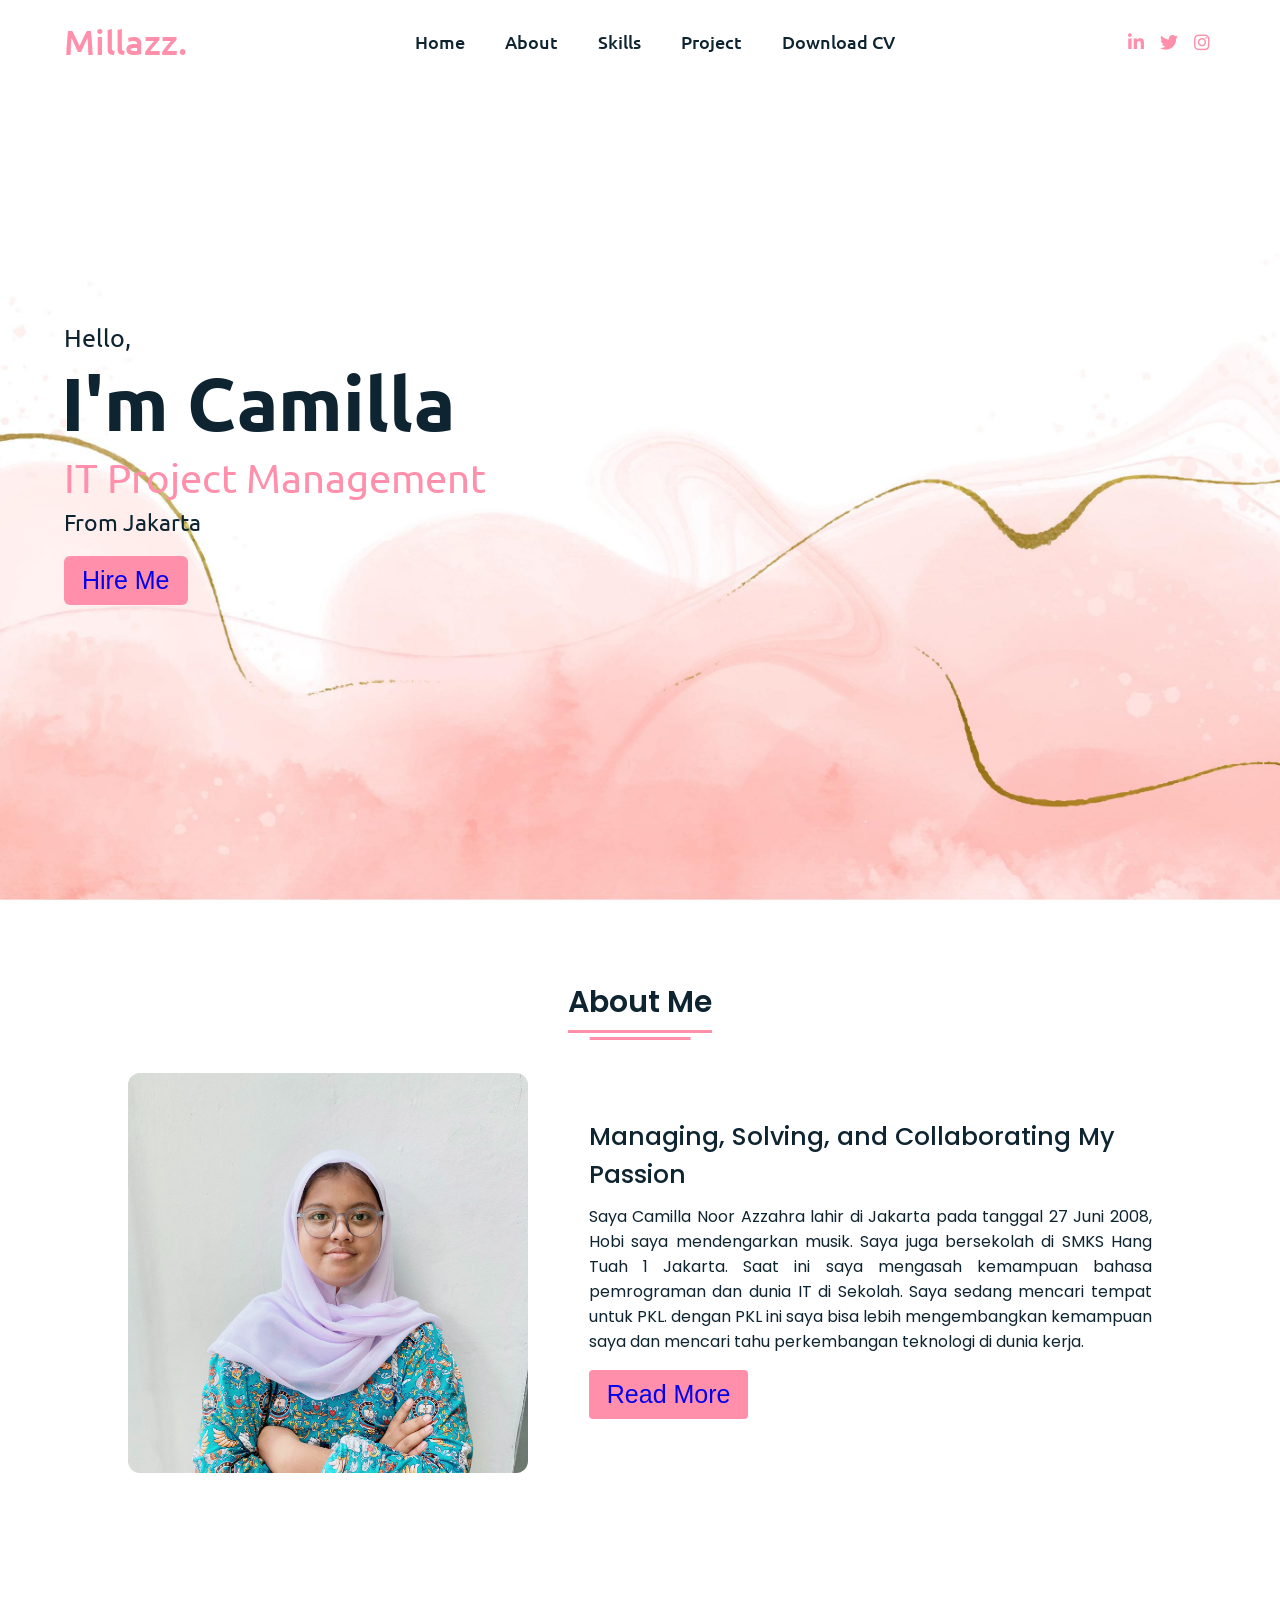
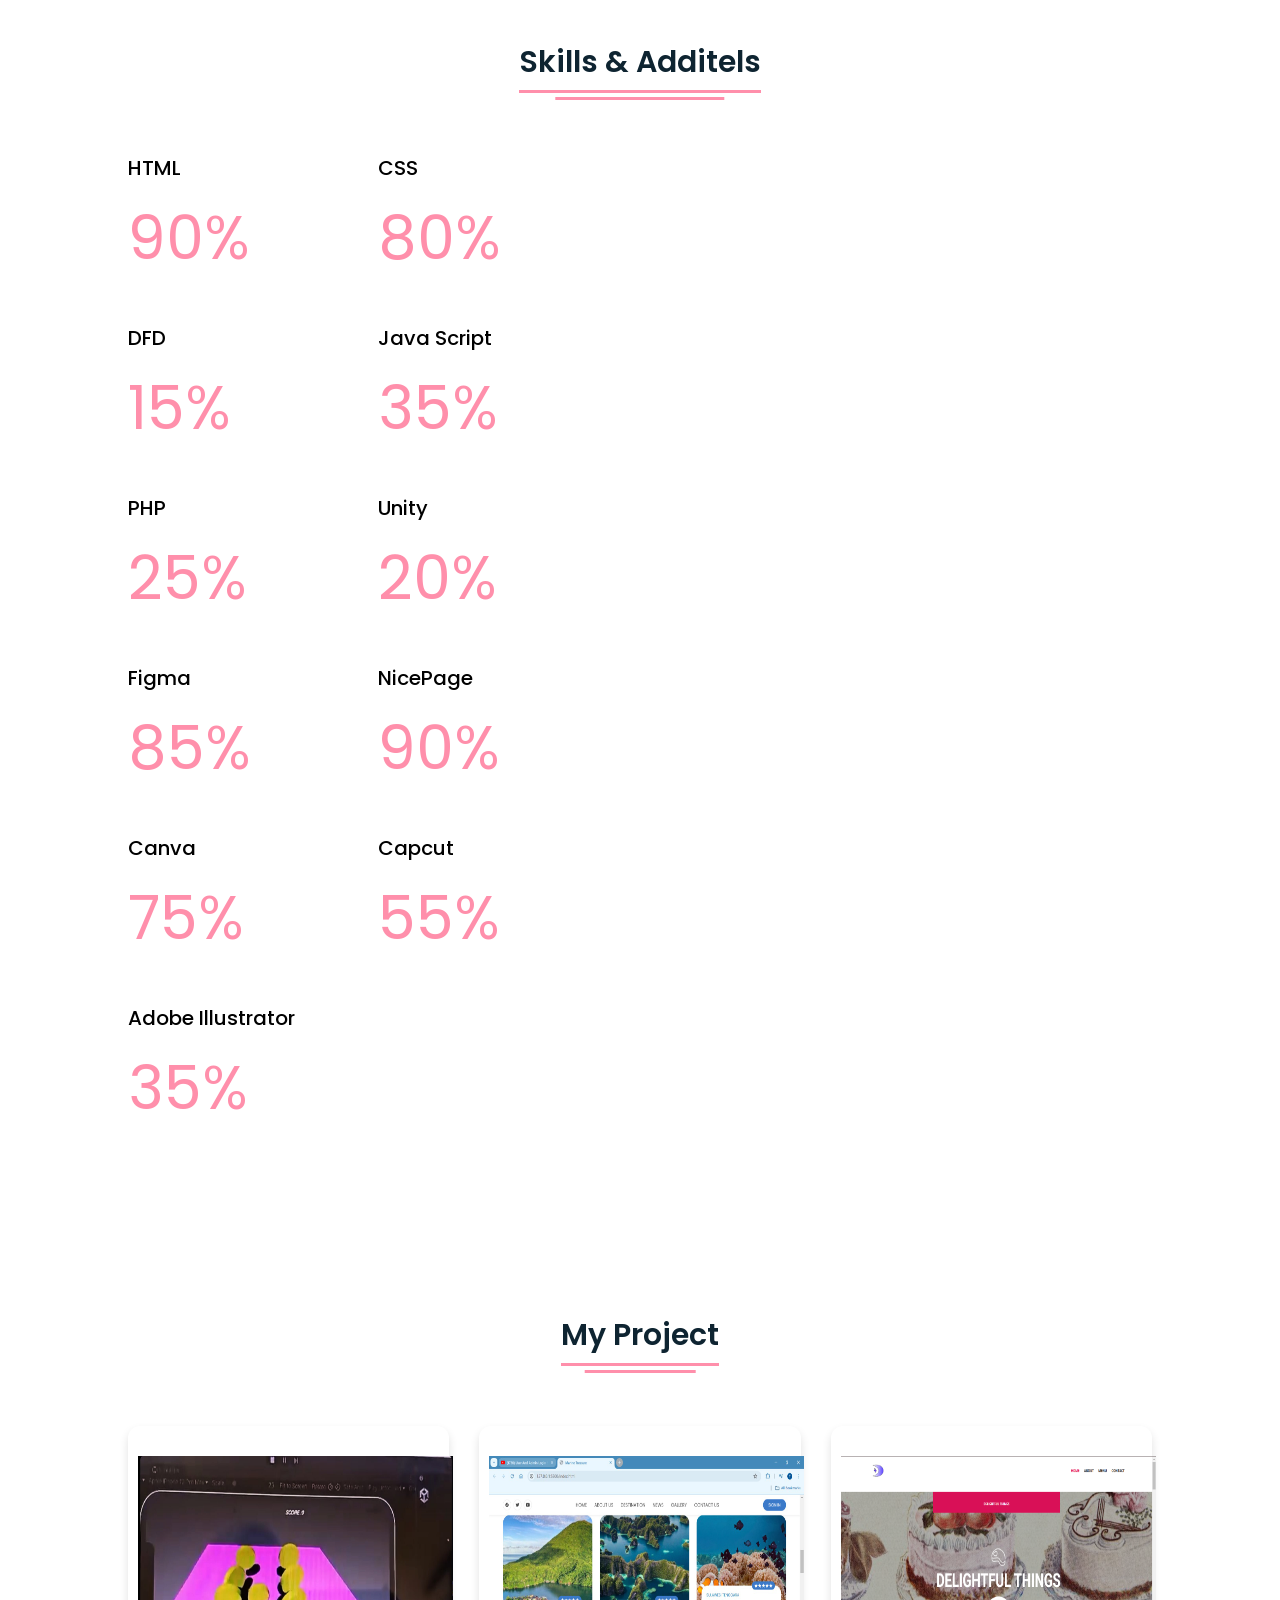
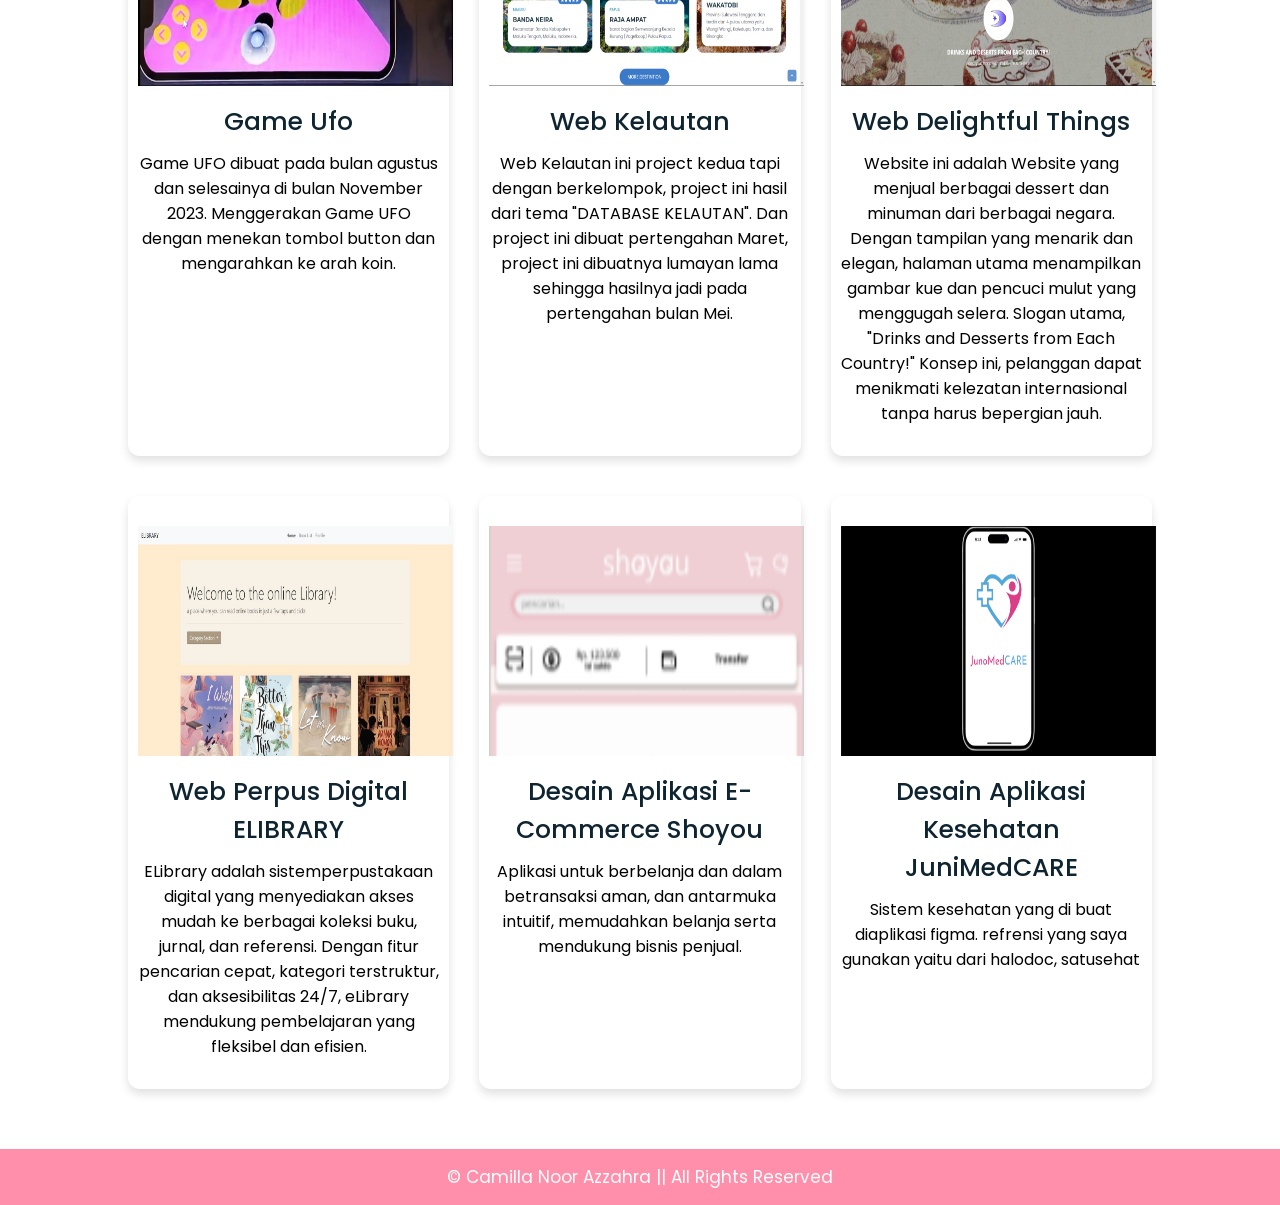
==== index.html @ 03521e5b "Add files via upload" ====
<!DOCTYPE html>
<html lang="en" dir="ltr">

<head>
    <meta charset="UTF-8" />
    <title>Portfolio Camilla Noor Azzahra</title>
    <link rel="stylesheet" href="style.css" />
    <link rel="stylesheet" href="https://cdnjs.cloudflare.com/ajax/libs/font-awesome/5.15.2/css/all.min.css" />
    <meta name="viewport" content="width=device-width, initial-scale=1.0" />
</head>

<body>
    <div class="scroll-button">
        <a href="#home"><i class="fas fa-arrow-up"></i></a>
    </div>
    <nav>
        <div class="navbar">
            <div class="logo"><a href="#home">Millazz.</a></div>
            <ul class="menu">
                <li><a href="#home">Home</a></li>
                <li><a href="#about">About</a></li>
                <li><a href="#skills">Skills</a></li>
                <li><a href="#project">Project</a></li>
                <li><a href="#cv">Download CV</a></li>
                <div class="cancel-btn">
                    <i class="fas fa-times"></i>
                </div>
            </ul>
            <div class="media-icons">
                <a href="https://www.linkedin.com/in/camilla-noor-azzahra-49619631b/"><i
                        class="fab fa-linkedin-in"></i></a>
                <a href="https://x.com/httpsmilla_"><i class="fab fa-twitter"></i></a>
                <a href="https://www.instagram.com/?next=%2F"><i class="fab fa-instagram"></i></a>
            </div>
        </div>
        <div class="menu-btn">
            <i class="fas fa-bars"></i>
        </div>
    </nav>

    <!-- Home-->
    <section class="home" id="home">
        <div class="home-content">
            <div class="text">
                <div class="text-one">Hello,</div>
                <div class="text-two">I'm Camilla</div>
                <div class="text-three">IT Project Management</div>
                <div class="text-four">From Jakarta</div>
            </div>
            <div class="button">
                <button><a href="#about">Hire Me</a></button>
            </div>
        </div>
    </section>

    <!-- About Section Start -->
    <section class="about" id="about">
        <div class="content">
            <div class="title"><span>About Me</span></div>
            <div class="about-details">
                <div class="left">
                    <img src="milla.jpg" alt="" />
                </div>
                <div class="right">
                    <div class="topic">Managing, Solving, and Collaborating My Passion</div>
                    <p>
                        Saya Camilla Noor Azzahra lahir di Jakarta pada tanggal 27 Juni 2008, Hobi saya mendengarkan musik. Saya juga bersekolah di SMKS Hang Tuah 1 Jakarta. Saat ini saya mengasah kemampuan bahasa pemrograman  dan dunia IT di Sekolah. Saya sedang mencari tempat untuk PKL. dengan PKL ini saya bisa lebih  mengembangkan kemampuan saya dan mencari tahu perkembangan teknologi di dunia kerja.
                    </p>
                    <div class="button">
                        <button><a href="https://mail.google.com/mail/u/0/?tab=rm&ogbl#inbox">Read More</a></button>
                    </div>
                </div>
            </div>
        </div>
    </section>

    <!-- My Skill Section Start -->
    <section class="skills" id="skills">
        <div class="content">
            <div class="title"><span>Skills & Additels</span></div>
            <div class="skills-details">
                <div class="boxes">
                    <div class="box">
                        <div class="topic">HTML</div>
                        <div class="per">90%</div>
                    </div>
                    <div class="box">
                        <div class="topic">CSS</div>
                        <div class="per">80%</div>
                    </div>
                    <div class="box">
                        <div class="topic">DFD</div>
                        <div class="per">15%</div>
                    </div>
                    <div class="box">
                        <div class="topic">Java Script</div>
                        <div class="per">35%</div>
                    </div>
                    <div class="box">
                        <div class="topic">PHP</div>
                        <div class="per">25%</div>
                    </div>
                    <div class="box">
                        <div class="topic">Unity</div>
                        <div class="per">20%</div>
                    </div>
                    <div class="box">
                        <div class="topic">Figma</div>
                        <div class="per">85%</div>
                    </div>
                    <div class="box">
                        <div class="topic">NicePage</div>
                        <div class="per">90%</div>
                    </div>
                    <div class="box">
                        <div class="topic">Canva</div>
                        <div class="per">75%</div>
                    </div>
                    <div class="box">
                        <div class="topic">Capcut</div>
                        <div class="per">55%</div>
                    </div>
                    <div class="box">
                        <div class="topic">Adobe Illustrator</div>
                        <div class="per">35%</div>
                    </div>
                </div>
            </div>
        </div>
    </section>

    <!-- skill-->
    <section class="project" id="project">
        <div class="content">
            <div class="title"><span>My Project</span></div>
            <div class="boxes">
                <div class="box">
                    <img src="ufo.png " class="image"></i>
                    <div class="topic">Game Ufo</div>
                    <p>Game UFO dibuat pada bulan agustus dan selesainya di bulan November 2023. Menggerakan Game UFO dengan menekan tombol button dan mengarahkan ke arah koin.</p>
                </div>
                <div class="box">
                    <img src="laut.png" class="image"></i>
                    <div class="topic">Web Kelautan</div>
                    <p>Web Kelautan ini project kedua tapi dengan berkelompok, project ini hasil dari tema "DATABASE KELAUTAN". Dan project ini dibuat pertengahan Maret, project ini dibuatnya lumayan lama sehingga hasilnya jadi pada pertengahan bulan Mei.</p>
                </div>
                <div class="box">
                    <img src="Delight.png" class="image"></i>
                    <div class="topic">Web Delightful Things</div>
                    <p>Website ini adalah Website yang menjual berbagai dessert dan minuman dari berbagai negara. Dengan tampilan yang menarik dan elegan, halaman utama menampilkan gambar kue dan pencuci mulut yang menggugah selera. Slogan utama, "Drinks and Desserts from Each Country!" Konsep ini, pelanggan dapat menikmati kelezatan internasional tanpa harus bepergian jauh.</p>
                </div>
                <div class="box">
                    <img src="elibrary.png" class="image"></i>
                    <div class="topic">Web Perpus Digital ELIBRARY </div>
                    <p>ELibrary adalah sistemperpustakaan digital yang menyediakan akses mudah ke berbagai koleksi buku, jurnal, dan referensi. Dengan fitur pencarian cepat, kategori terstruktur, dan aksesibilitas 24/7, eLibrary mendukung pembelajaran yang fleksibel dan efisien.</p>
                </div>
                <div class="box">
                    <img src="shoyou.png" class="image"></i>
                    <div class="topic">Desain Aplikasi E-Commerce Shoyou</div>
                    <p>Aplikasi untuk berbelanja dan dalam betransaksi aman, dan antarmuka intuitif, memudahkan belanja serta mendukung bisnis penjual.</p>
                </div>
                <div class="box">
                    <img src="Juno.png" class="image"></i>
                    <div class="topic">Desain Aplikasi Kesehatan JuniMedCARE</div>
                    <p>Sistem kesehatan yang di buat diaplikasi figma. refrensi yang saya gunakan yaitu dari halodoc, satusehat</p>
                </div>
            </div>
        </div>
    </section>


    <!-- Footer Section Start -->
    <footer>
        <div class="text">
            <span>&#169; Camilla Noor Azzahra || All Rights Reserved</span>
        </div>
    </footer>

    <script src="script.js"></script>
</body>

</html>
---- style.css ----
@import url('https://fonts.googleapis.com/css2?family=Poppins:wght@400;500;600;700&family=Ubuntu:wght@400;500;700&display=swap');

* {
  margin: 0;
  padding: 0;
  box-sizing: border-box;
  text-decoration: none;
  scroll-behavior: smooth;
}


::-webkit-scrollbar {
  width: 10px;
}

::-webkit-scrollbar-track {
  background: #f1f1f1;
}

::-webkit-scrollbar-thumb {
  background: #ff8fab;
  border-radius: 12px;
  transition: all 0.3s ease;
}

::-webkit-scrollbar-thumb:hover {
  background: #ff8fab;
}

/* navbar  */
nav {
  position: fixed;
  width: 100%;
  padding: 20px 0;
  z-index: 998;
  transition: all 0.3s ease;
  font-family: 'Ubuntu', sans-serif;
}

nav.sticky {
  background: #ff8fab;
  padding: 13px 0;
}

nav .navbar {
  width: 90%;
  display: flex;
  justify-content: space-between;
  align-items: center;
  margin: auto;
}

nav .navbar .logo a {
  font-weight: 500;
  font-size: 35px;
  color: #ff8fab;
}

nav.sticky .navbar .logo a {
  color: #fff;
}

nav .navbar .menu {
  display: flex;
  position: relative;
}

nav .navbar .menu li {
  list-style: none;
  margin: 0 20px;
}

.navbar .menu a {
  font-size: 18px;
  font-weight: 500;
  color: #0E2431;
  padding: 6px 0;
  transition: all 0.4s ease;
}

.navbar .menu a:hover {
  color: #ff8fab;
}

nav.sticky .menu a {
  color: #FFF;
}

nav.sticky .menu a:hover {
  color: #0E2431;
}

.navbar .media-icons a {
  color: #ff8fab;
  font-size: 18px;
  margin: 0 6px;
}

nav.sticky .media-icons a {
  color: #FFF;
}

/* navigation */
nav .menu-btn,
.navbar .menu .cancel-btn {
  position: absolute;
  color: #fff;
  right: 30px;
  top: 20px;
  font-size: 20px;
  cursor: pointer;
  transition: all 0.3s ease;
  display: none;
}

nav .menu-btn {
  color: #ff8fab;
}

nav.sticky .menu-btn {
  color: #FFF;
}

.navbar .menu .menu-btn {
  color: #fff;
}

/* home */
.home {
  height: 100vh;
  width: 100%;
  background: url("4907379.jpg") no-repeat;
  background-size: cover;
  background-position: center;
  background-attachment: fixed;
  font-family: 'Ubuntu', sans-serif;
}

.home .home-content {
  width: 90%;
  height: 100%;
  margin: auto;
  display: flex;
  flex-direction: column;
  justify-content: center;
}

.home .text-one {
  font-size: 25px;
  color: #0E2431;
}

.home .text-two {
  color: #0E2431;
  font-size: 75px;
  font-weight: 600;
  margin-left: -3px;
}

.home .text-three {
  font-size: 40px;
  margin: 5px 0;
  color: #ff8fab;
}

.home .text-four {
  font-size: 23px;
  margin: 5px 0;
  color: #0E2431;
}

.home .button {
  margin: 14px 0;
}

.home .button button {
  outline: none;
  padding: 8px 16px;
  border-radius: 6px;
  font-size: 25px;
  font-weight: 400;
  background: #ff8fab;
  color: #fff;
  cursor: pointer;
  border: 2px solid transparent;
  transition: all 0.4s ease;
}

.home .button button:hover {
  border-color: #ff8fab;
  background-color: #fff;
  color: #ff8fab;
}

/* About */
section {
  padding-top: 40px;
}

section .content {
  width: 80%;
  margin: 40px auto;
  font-family: 'Poppins', sans-serif;
}

.about .about-details {
  display: flex;
  justify-content: space-between;
  align-items: center;
}

section .title {
  display: flex;
  justify-content: center;
  margin-bottom: 40px;
}

section .title span {
  color: #0E2431;
  font-size: 30px;
  font-weight: 600;
  position: relative;
  padding-bottom: 8px;
}

section .title span::before,
section .title span::after {
  content: '';
  position: absolute;
  height: 3px;
  width: 100%;
  background: #ff8fab;
  left: 0;
  bottom: 0;
}

section .title span::after {
  bottom: -7px;
  width: 70%;
  left: 50%;
  transform: translateX(-50%);
}

.about .about-details .left {
  width: 45%;
}

.about .left img {
  height: 400px;
  width: 400px;
  object-fit: cover;
  border-radius: 12px;
}

.about-details .right {
  width: 55%;
}

section .topic {
  color: #0E2431;
  font-size: 25px;
  font-weight: 500;
  margin-bottom: 10px;
}

.about-details .right p {
  text-align: justify;
  color: #0E2431;
}

section .button {
  margin: 16px 0;
}

section .button button {
  outline: none;
  padding: 8px 16px;
  border-radius: 4px;
  font-size: 25px;
  font-weight: 400;
  background: #ff8fab;
  color: #fff;
  border: 2px solid transparent;
  cursor: pointer;
  transition: all 0.4s ease;
}

section .button button:hover {
  border-color: #ff8fab;
  background-color: #fff;
  color: #ff8fab;
}

/* My Skills CSS */
.skills {
  background: #fff;
}

.skills .content {
  padding: 40px 0;
}

.skills .skills-details {
  display: flex;
  justify-content: space-between;
  align-items: center;
}

.skills-details .text {
  width: 50%;
}

.skills-details p {
  color: #0E2431;
  text-align: justify;
}

.skills .skills-details .experience {
  display: flex;
  align-items: center;
  margin: 0 10px;
}

.skills-details .experience .num {
  color: #0E2431;
  font-size: 80px;
}

.skills-details .experience .exp {
  color: #0E2431;
  margin-left: 20px;
  font-size: 18px;
  font-weight: 500;
  margin: 0 6px;
}

.skills-details .boxes {
  width: 45%;
  display: flex;
  flex-wrap: wrap;
  justify-content: space-between;
}

.skills-details .box {
  width: calc(100% / 2 - 20px);
  margin: 20px 0;
}

.skills-details .boxes .topic {
  font-size: 20px;
  color: #000000;
}

.skills-details .boxes .per {
  font-size: 60px;
  color: #ff8fab;
}

/* Project*/
.project .boxes {
  display: flex;
  flex-wrap: wrap;
  justify-content: space-between;
}

.project .boxes .box {
  margin: 20px 0;
  width: calc(100% / 3 - 20px);
  text-align: center;
  border-radius: 12px;
  padding: 30px 10px;
  box-shadow: 0 5px 10px rgba(0, 0, 0, 0.12);
  cursor: default;
  transition: all 0.4s ease;
}

.project .boxes .box:hover {
  background: #ff8fab;
  color: #fff;
}

.project .boxes .box .image {
  height: 230px;
  width: 315px;
  background: #ff8fab;
  text-align: center;
  line-height: 50px;
  font-size: 18px;
  color: #fff;
  margin: 0 auto 10px auto;
  transition: all 0.4s ease;
}

.boxes .box:hover .image {
  background-color: #fff;
  color: #ff8fab;
}

.project .boxes .box:hover .topic,
.project .boxes .box:hover p {
  color: #0E2431;
  transition: all 0.4s ease;
}

.project .boxes .box:hover .topic,
.project .boxes .box:hover p {
  color: #fff;
}

/* Footer CSS */
footer {
  background: #ff8fab;
  padding: 15px 0;
  text-align: center;
  font-family: 'Poppins', sans-serif;
}

footer .text span {
  font-size: 17px;
  font-weight: 400;
  color: #fff;
}

footer .text span a {
  font-weight: 500;
  color: #FFF;
}

footer .text span a:hover {
  text-decoration: underline;
}

/* Scroll TO Top Button CSS */
.scroll-button a {
  position: fixed;
  bottom: 20px;
  right: 20px;
  color: #fff;
  background: #ff8fab;
  padding: 7px 12px;
  font-size: 18px;
  border-radius: 6px;
  box-shadow: rgba(0, 0, 0, 0.15);
  display: none;
}

/* Responsive Media Query */
@media (max-width: 1190px) {
  section .content {
    width: 85%;
  }
}

@media (max-width: 1000px) {
  .about .about-details {
    justify-content: center;
    flex-direction: column;
  }

  .about .about-details .left {
    display: flex;
    justify-content: center;
    width: 100%;
  }

  .about-details .right {
    width: 90%;
    margin: 40px 0;
  }

  .project .boxes .box {
    margin: 20px 0;
    width: calc(100% / 2 - 20px);
  }
}

@media (max-width: 900px) {
  .about .left img {
    height: 350px;
    width: 350px;
  }
}

@media (max-width: 750px) {
  nav .navbar {
    width: 90%;
  }

  nav .navbar .menu {
    position: fixed;
    left: -100%;
    top: 0;
    background: #ff8fab;
    height: 100vh;
    max-width: 400px;
    width: 45%;
    padding-top: 60px;
    flex-direction: column;
    align-items: center;
    transition: all 0.5s ease;
  }

  .navbar.active .menu {
    left: 0;
  }

  nav .navbar .menu a {
    font-size: 23px;
    display: block;
    color: #fff;
    margin: 15px 0;
  }

  nav.sticky .menu a:hover {
    color: #ff8fab;
  }

  nav .navbar .media-icons {
    display: none;
  }

  nav .menu-btn,
  .navbar .menu .cancel-btn {
    display: block;
  }

  .home .text-two {
    font-size: 65px;
  }

  .home .text-three {
    font-size: 35px;
  }

  .skills .skills-details {
    align-items: center;
    justify-content: center;
    flex-direction: column;
  }

  .skills-details .text {
    width: 100%;
    margin-bottom: 50px;
  }

  .skills-details .boxes {
    justify-content: center;
    align-items: center;
    width: 100%;
  }

  .project .boxes .box {
    margin: 20px 0;
    width: 100%;
  }

  
}

@media (max-width: 500px) {
  .home .text-two {
    font-size: 55px;
  }

  .home .text-three {
    font-size: 33px;
  }

  .skills-details .boxes .per {
    font-size: 50px;
    color: #ff8fab;
  }
}
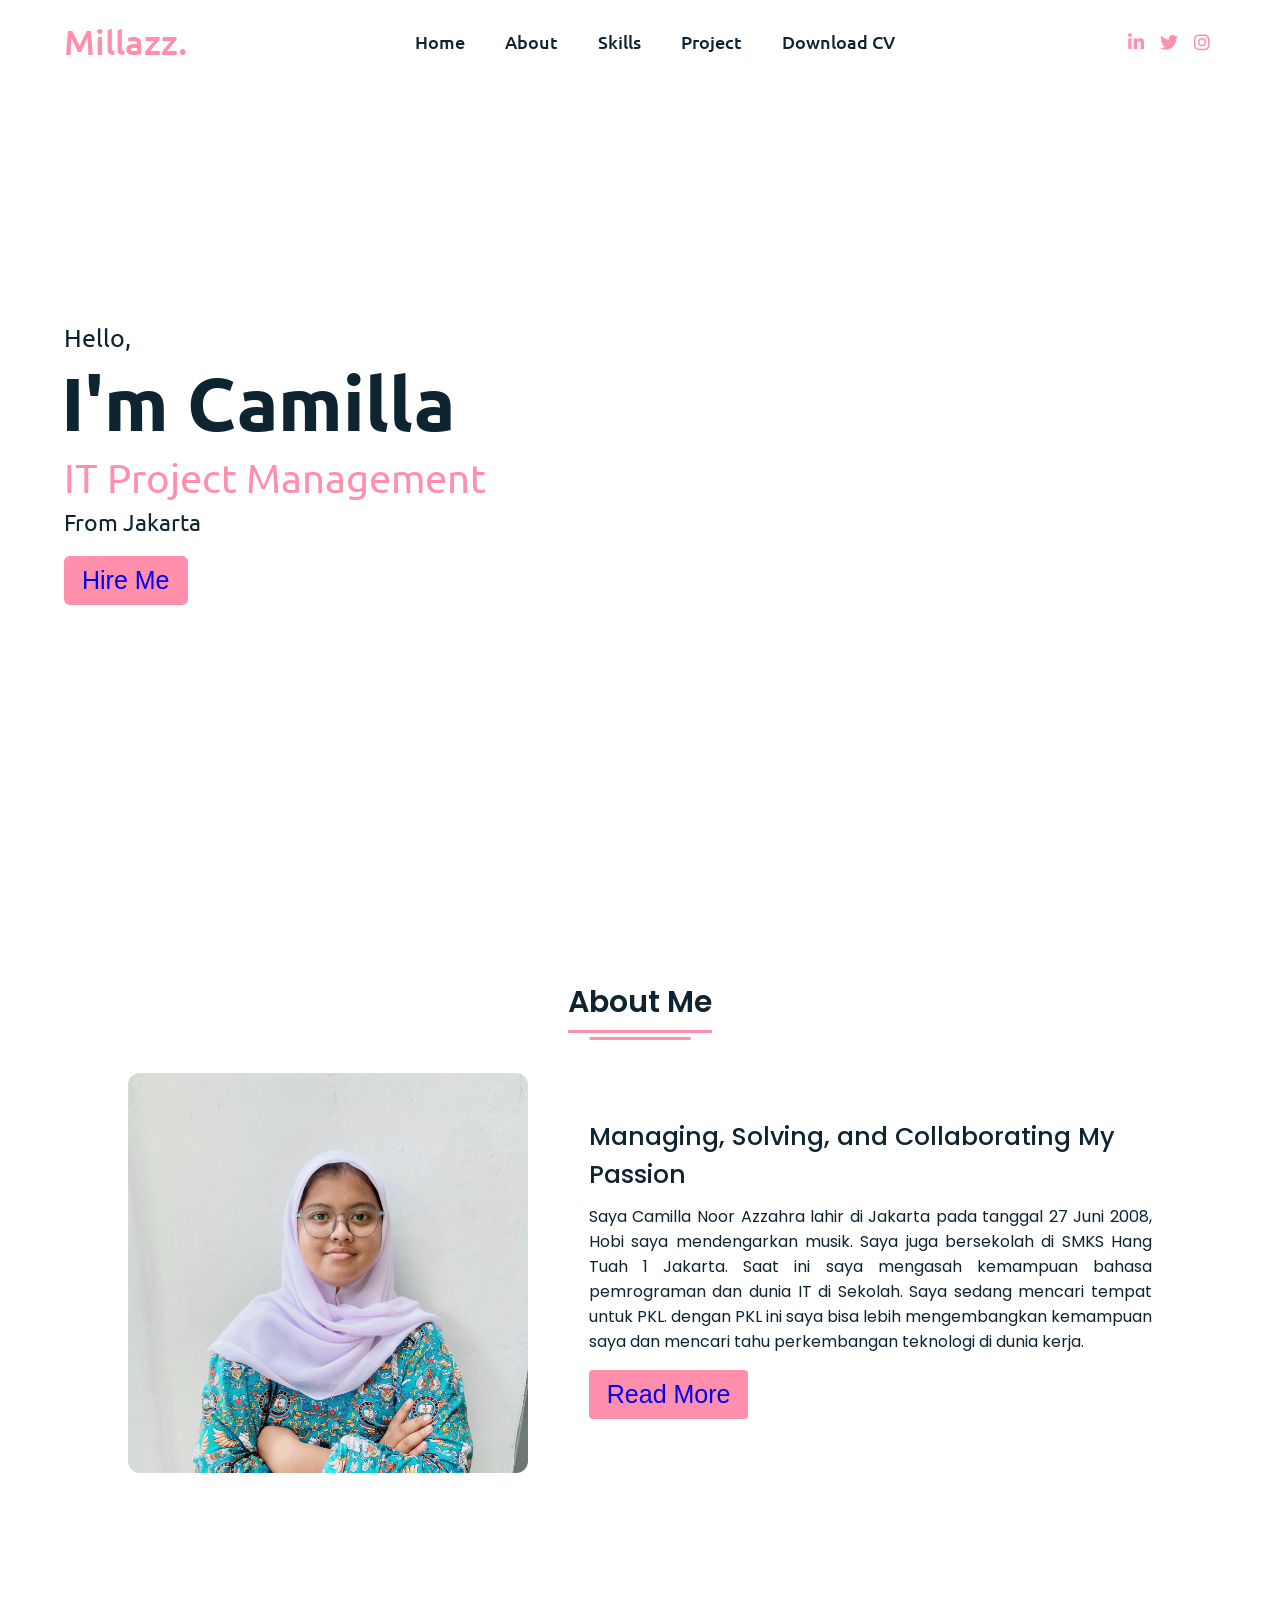
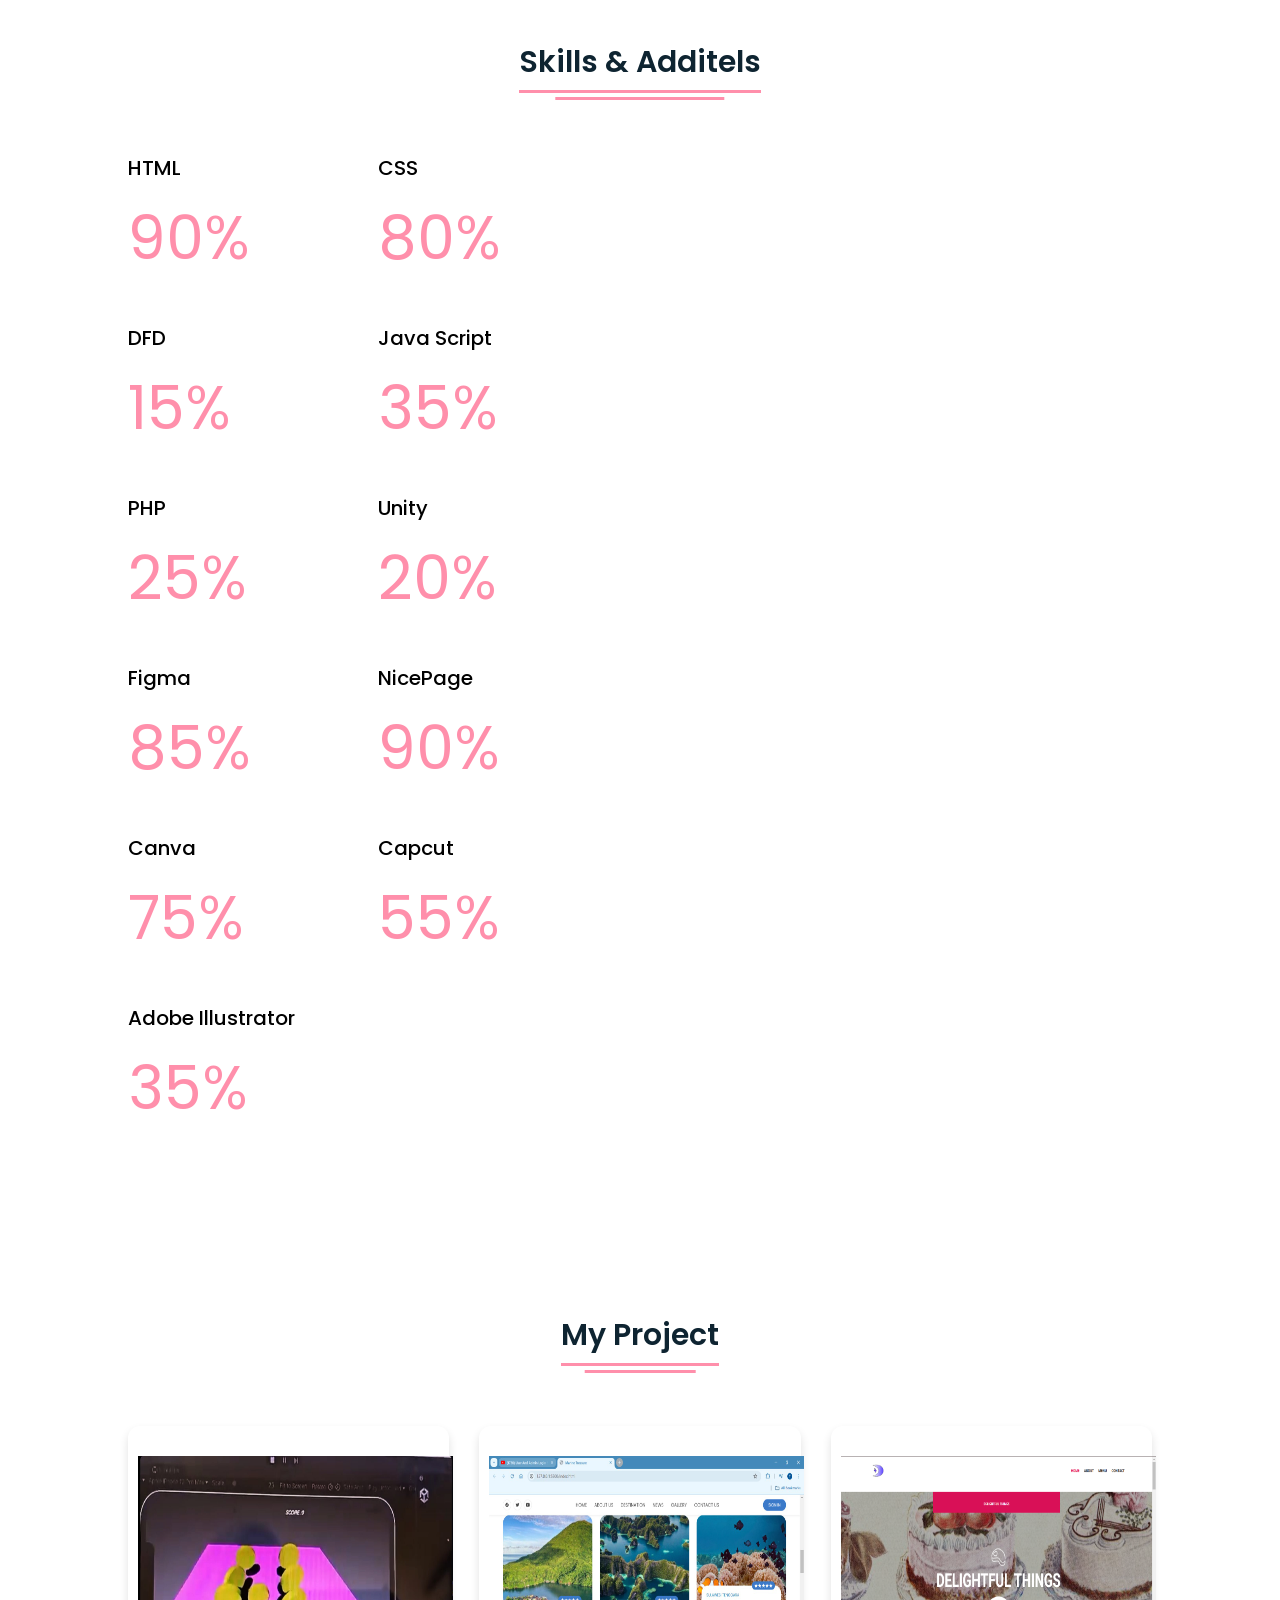
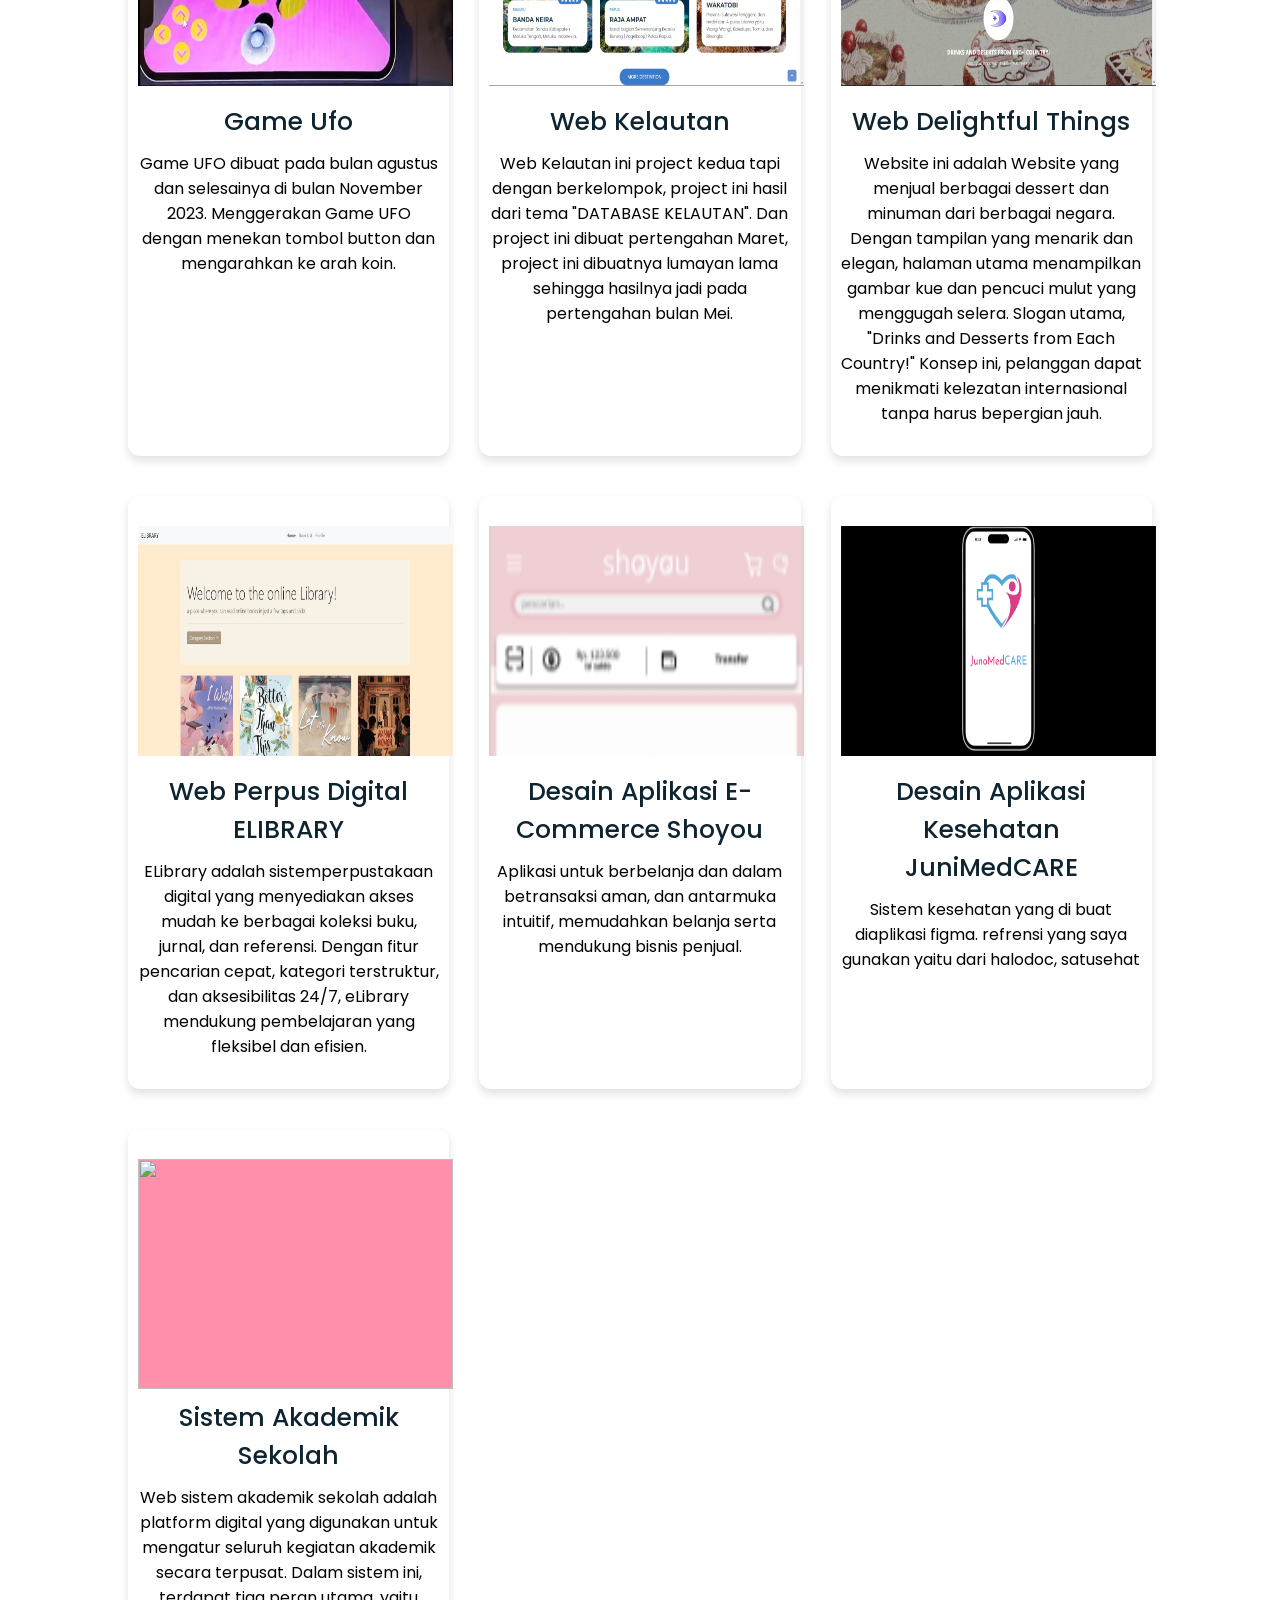
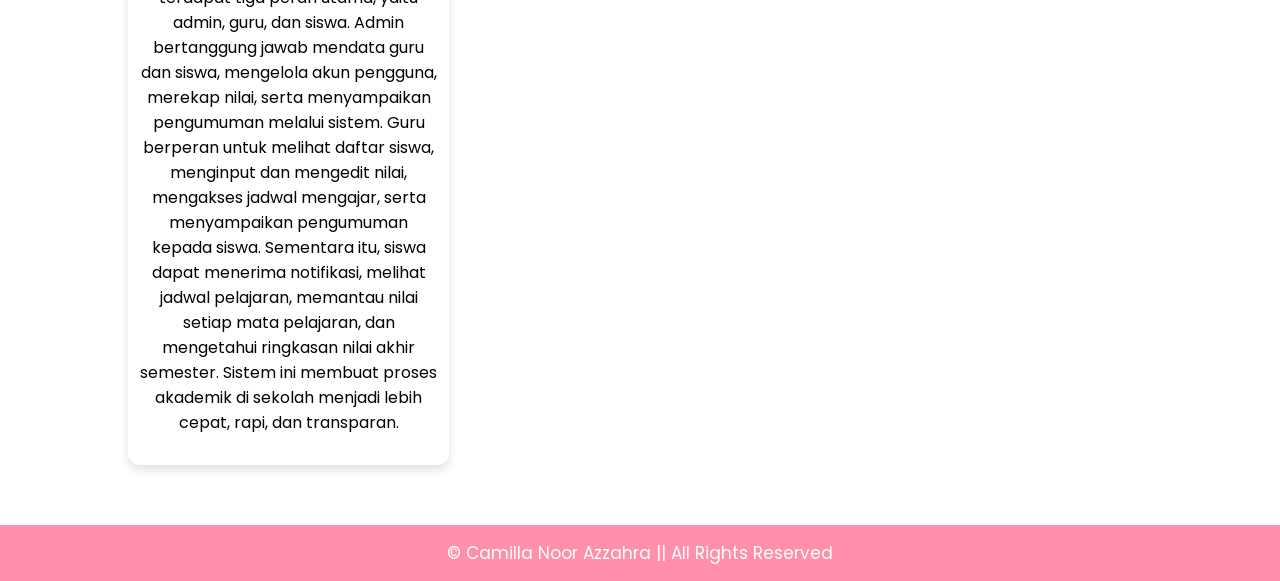
==== commit c1400953: "Add files via upload" ====
--- a/index.html
+++ b/index.html
@@ -21,7 +21,7 @@
                 <li><a href="#about">About</a></li>
                 <li><a href="#skills">Skills</a></li>
                 <li><a href="#project">Project</a></li>
-                <li><a href="#cv">Download CV</a></li>
+                <li><a href="CV Camilla Noor Azzahra_ XI RPL .pdf">Download CV</a></li>
                 <div class="cancel-btn">
                     <i class="fas fa-times"></i>
                 </div>
@@ -164,6 +164,11 @@
                     <div class="topic">Desain Aplikasi Kesehatan JuniMedCARE</div>
                     <p>Sistem kesehatan yang di buat diaplikasi figma. refrensi yang saya gunakan yaitu dari halodoc, satusehat</p>
                 </div>
+                <div class="box">
+                    <img src="sistemsekolah.jpg" class="image"></i>
+                    <div class="topic">Sistem Akademik Sekolah</div>
+                    <p>Web sistem akademik sekolah adalah platform digital yang digunakan untuk mengatur seluruh kegiatan akademik secara terpusat. Dalam sistem ini, terdapat tiga peran utama, yaitu admin, guru, dan siswa. Admin bertanggung jawab mendata guru dan siswa, mengelola akun pengguna, merekap nilai, serta menyampaikan pengumuman melalui sistem. Guru berperan untuk melihat daftar siswa, menginput dan mengedit nilai, mengakses jadwal mengajar, serta menyampaikan pengumuman kepada siswa. Sementara itu, siswa dapat menerima notifikasi, melihat jadwal pelajaran, memantau nilai setiap mata pelajaran, dan mengetahui ringkasan nilai akhir semester. Sistem ini membuat proses akademik di sekolah menjadi lebih cepat, rapi, dan transparan.</p>
+                </div>
             </div>
         </div>
     </section>
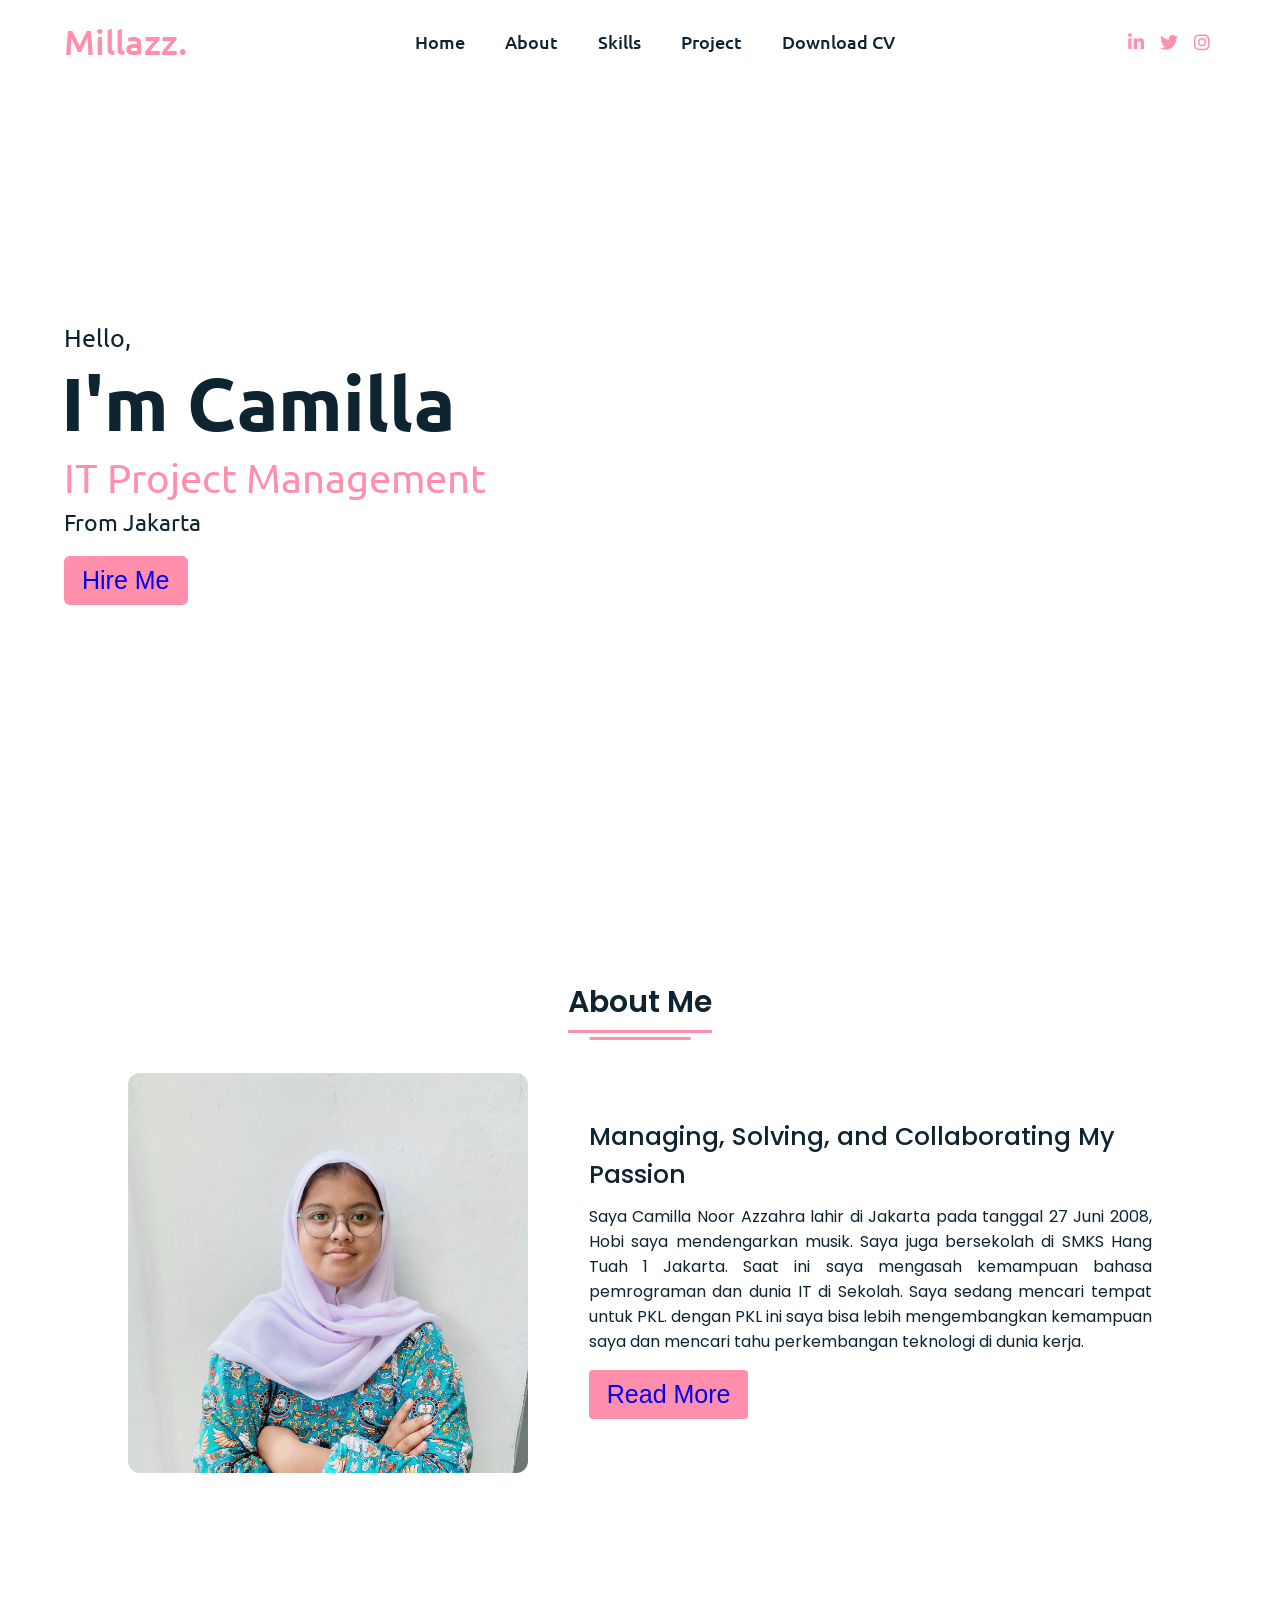
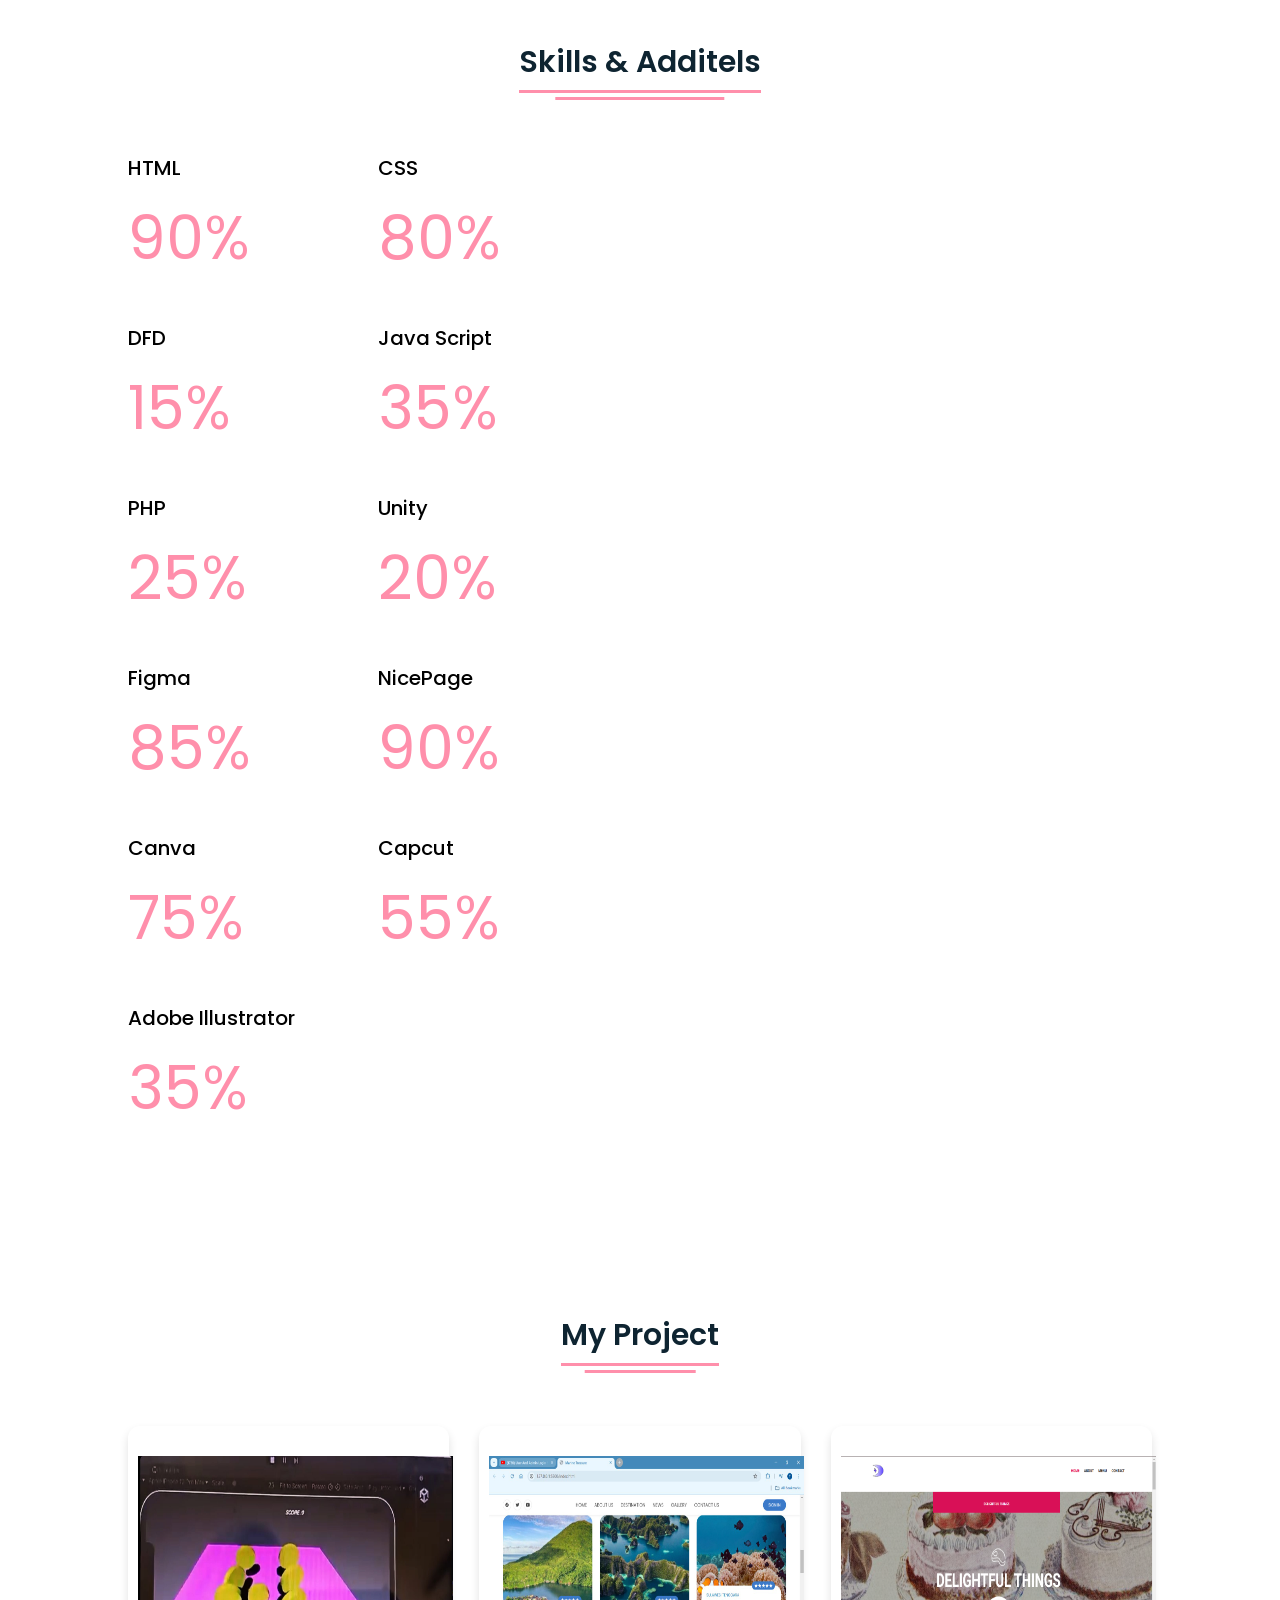
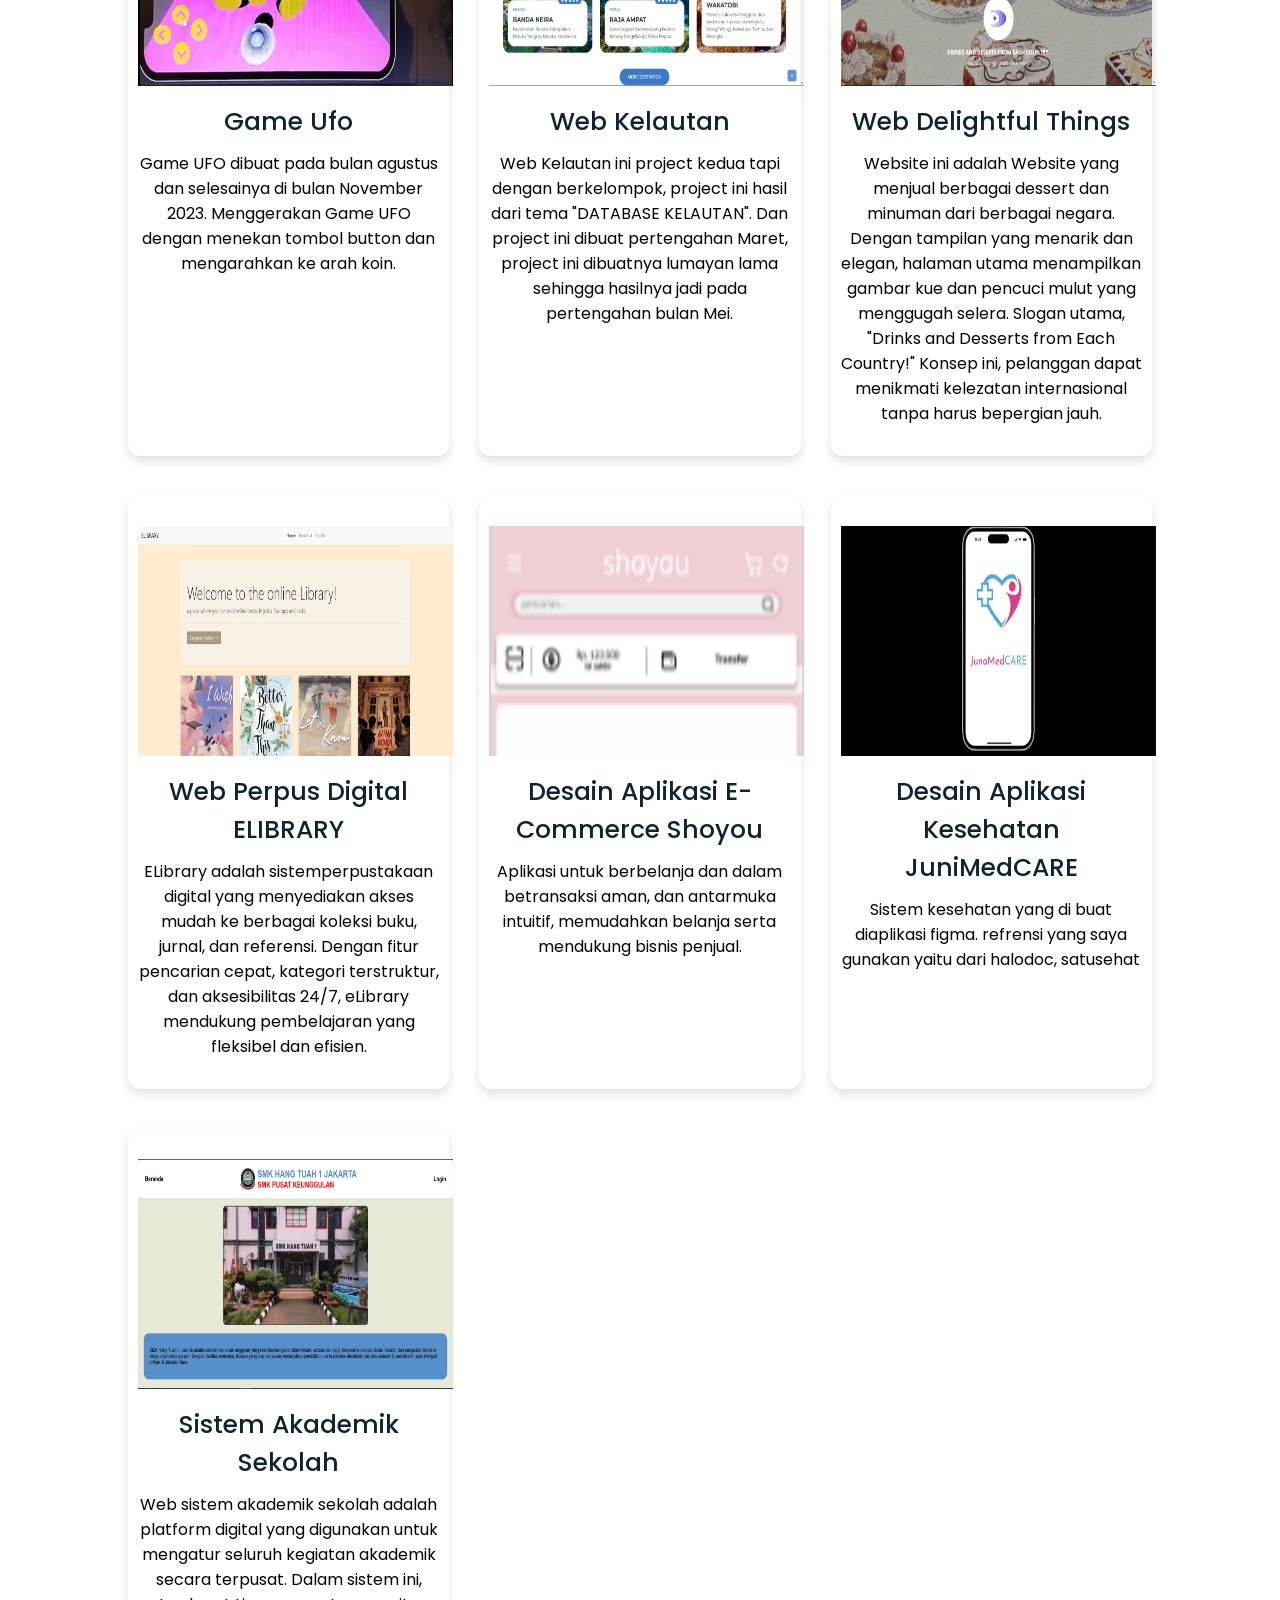
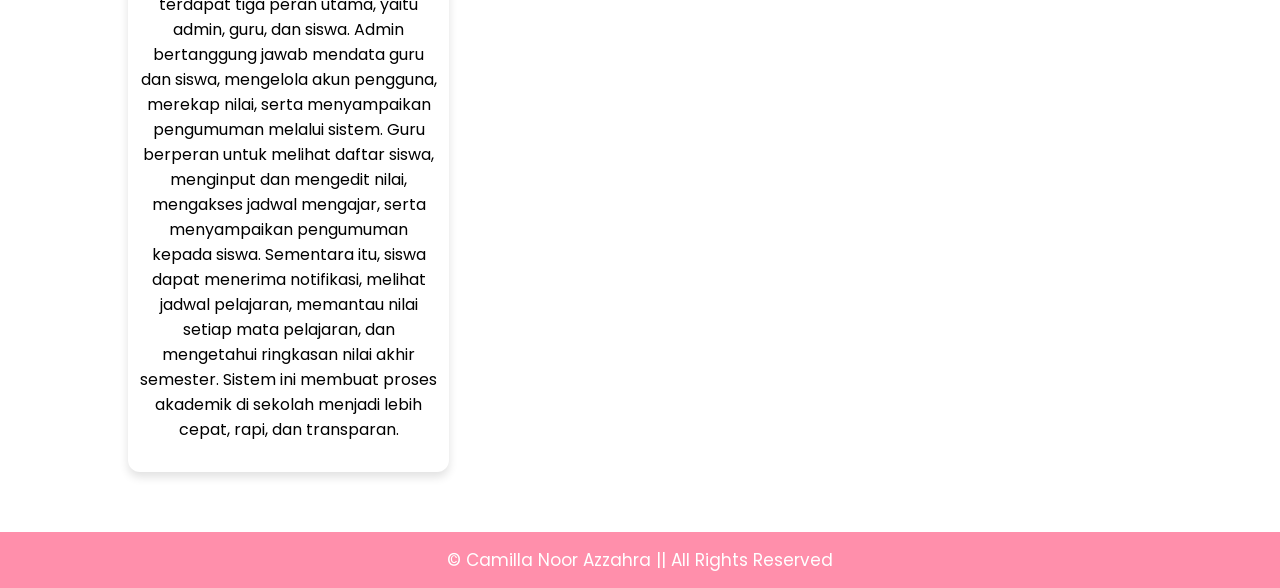
==== commit 183aa1b0: "Add files via upload" ====
--- a/index.html
+++ b/index.html
@@ -21,7 +21,7 @@
                 <li><a href="#about">About</a></li>
                 <li><a href="#skills">Skills</a></li>
                 <li><a href="#project">Project</a></li>
-                <li><a href="CV Camilla Noor Azzahra_ XI RPL .pdf">Download CV</a></li>
+                <li><a href="CV Camilla Noor Azzahra_ XI RPL.pdf">Download CV</a></li>
                 <div class="cancel-btn">
                     <i class="fas fa-times"></i>
                 </div>
